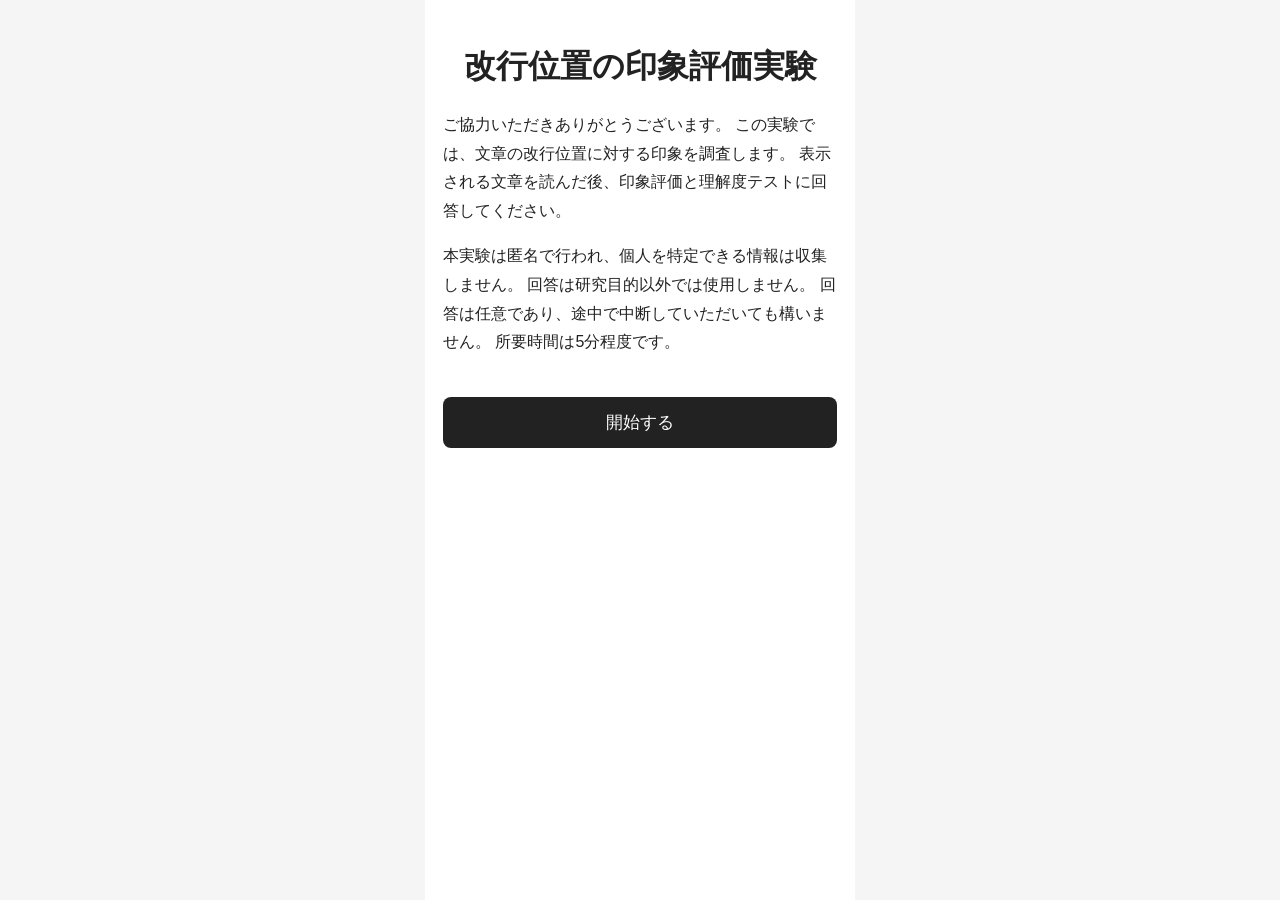
==== pattern1.html @ 2ed61b33 "提示パターンをランダムから決め打ちに変更（pattern1〜4.htmlから開始） Co-Authored-By: Claude Opus 5.5 <noreply@anthropic.com>" ====
<!DOCTYPE html>
<!-- パターン1（A1→B2）で実験を開始する入口ページ -->
<html lang="ja">
<head>
  <meta charset="UTF-8">
  <title>改行位置の印象評価実験</title>
  <script>location.replace("index.html?p=1");</script>
</head>
<body></body>
</html>
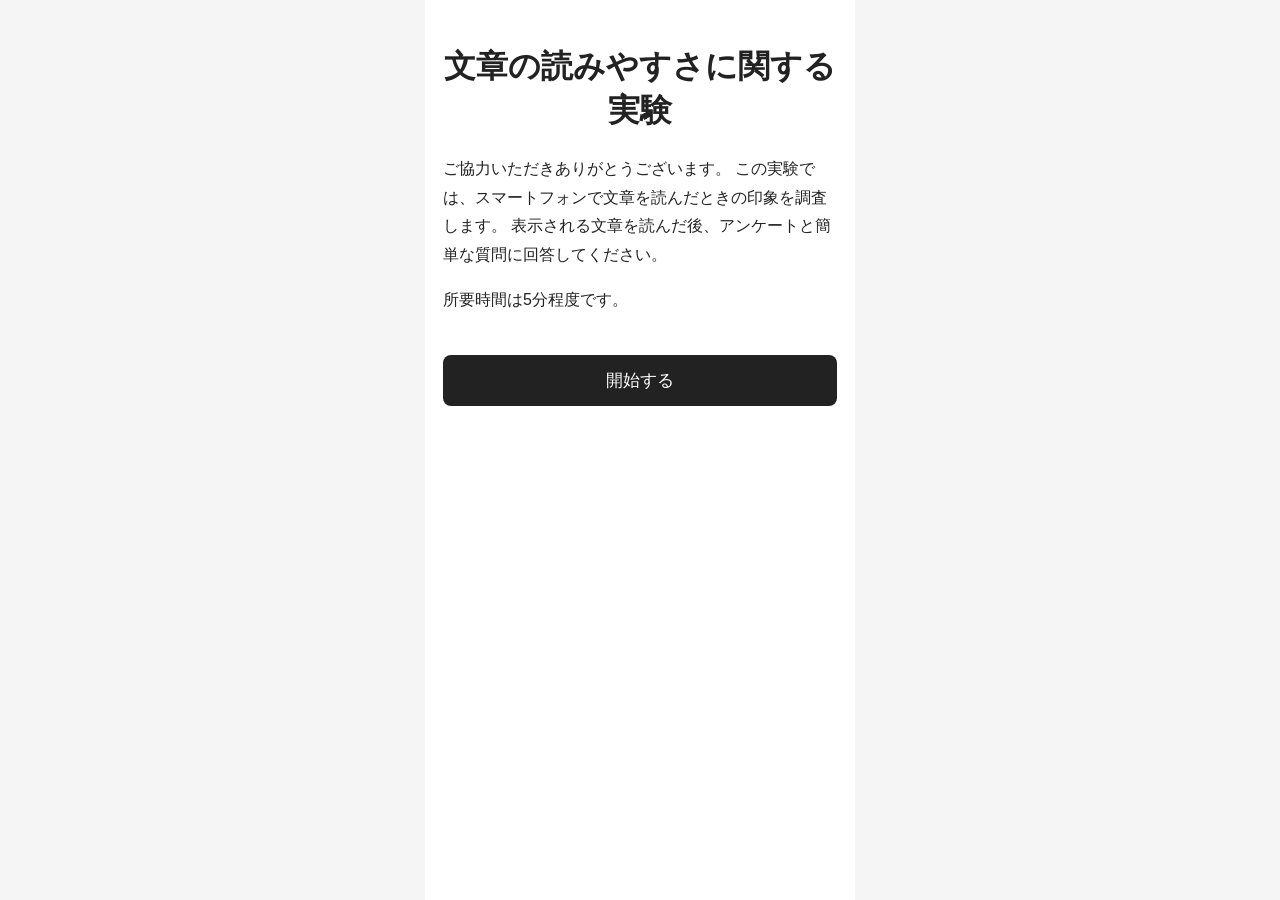
==== commit 43dc6c85: "先生の指摘に合わせて、参加者に見える表現と撤回の案内を修正 - 印象評価画面の説明とページタイトルから「改行」をなくす - 最後の画面に参加者番号・撤回の期限・連絡先を表示する - 説明文PDFを更新" ====
--- a/pattern1.html
+++ b/pattern1.html
@@ -3,7 +3,7 @@
 <html lang="ja">
 <head>
   <meta charset="UTF-8">
-  <title>改行位置の印象評価実験</title>
+  <title>文章の読みやすさに関する実験</title>
   <script>location.replace("index.html?p=1");</script>
 </head>
 <body></body>
